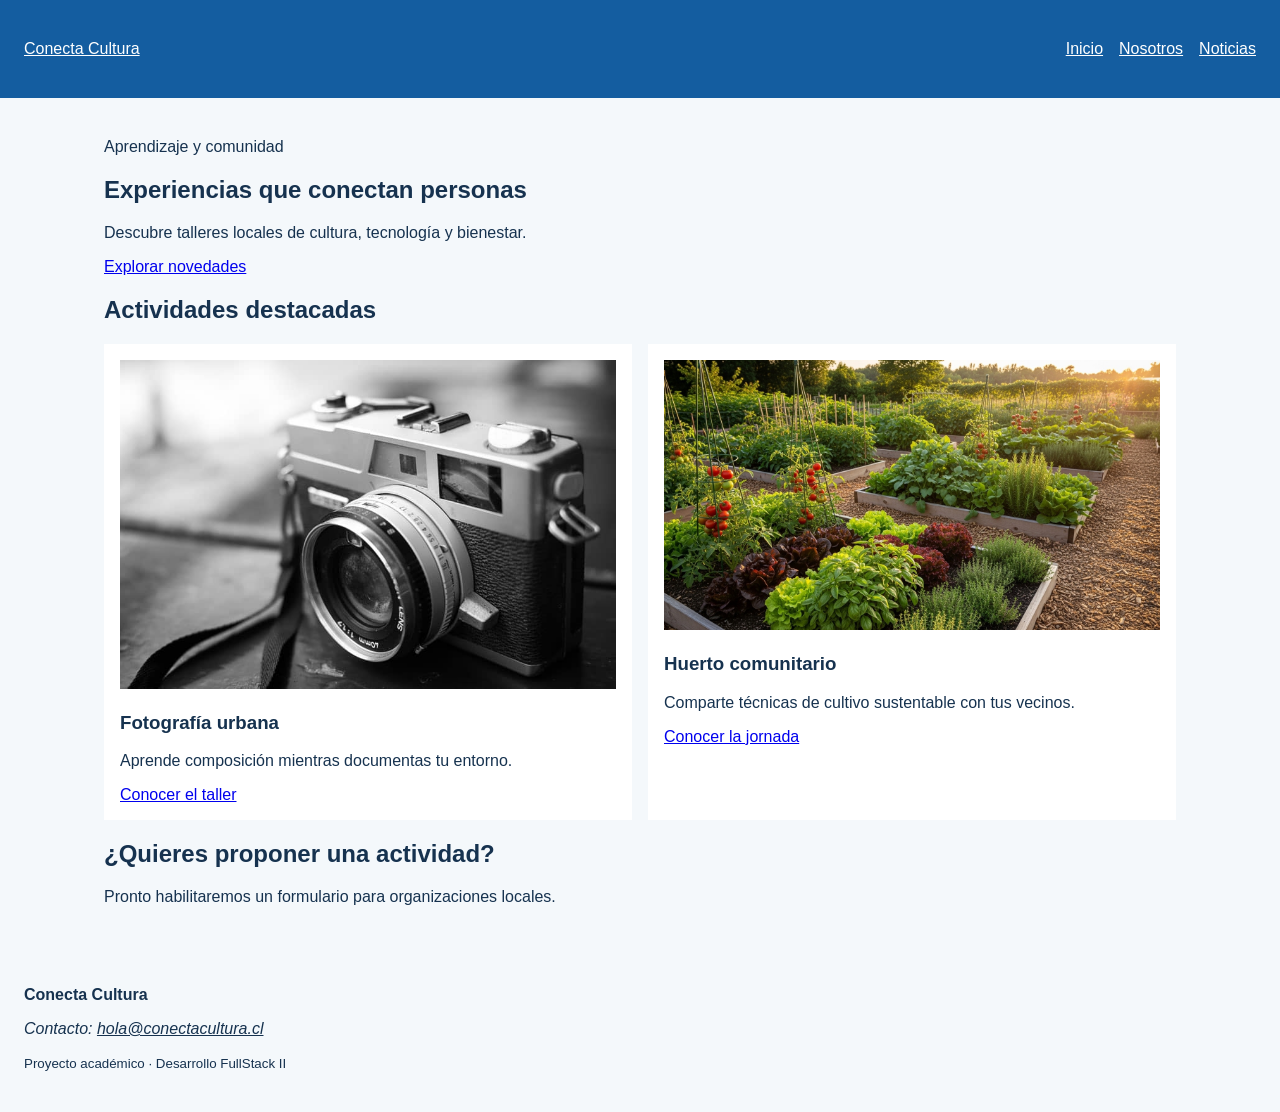
==== index.html @ 29d6e101 "l" ====
<!DOCTYPE html>
<html lang="es">
<head>
  <meta charset="UTF-8">
  <meta name="viewport" content="width=device-width, initial-scale=1.0">
  <meta name="description" content="Talleres y actividades de Conecta Cultura">
  <title>Inicio | Conecta Cultura</title>
  <link rel="stylesheet" href="assets/css/estilos.css">
</head>
<body>
  <a class="salto-contenido" href="#contenido-principal">Ir al contenido</a>
  <header class="cabecera-sitio">
    <a class="marca" href="index.html">Conecta Cultura</a>
    <nav aria-label="Navegación principal">
      <ul class="menu">
        <li><a href="index.html" aria-current="page">Inicio</a></li>
        <li><a href="nosotros.html">Nosotros</a></li>
        <li><a href="noticias.html">Noticias</a></li>
      </ul>
    </nav>
  </header>

  <main id="contenido-principal">
    <section class="presentacion">
      <p class="etiqueta">Aprendizaje y comunidad</p>
      <h1>Experiencias que conectan personas</h1>
      <p>Descubre talleres locales de cultura, tecnología y bienestar.</p>
      <a class="boton" href="noticias.html">Explorar novedades</a>
    </section>

    <section aria-labelledby="titulo-actividades">
      <h2 id="titulo-actividades">Actividades destacadas</h2>
      <div class="grilla-tarjetas">
        <article class="tarjeta">
          <img src="assets/img/fotografia.jpg"
               alt="Participantes fotografiando edificios del barrio">
          <h3>Fotografía urbana</h3>
          <p>Aprende composición mientras documentas tu entorno.</p>
          <a href="noticia-detalle-1.html">Conocer el taller</a>
        </article>
        <article class="tarjeta">
          <img src="assets/img/huerto.jpg"
               alt="Manos plantando una hierba en un huerto comunitario">
          <h3>Huerto comunitario</h3>
          <p>Comparte técnicas de cultivo sustentable con tus vecinos.</p>
          <a href="noticia-detalle-2.html">Conocer la jornada</a>
        </article>
      </div>
    </section>

    <aside class="aviso" aria-labelledby="titulo-aviso">
      <h2 id="titulo-aviso">¿Quieres proponer una actividad?</h2>
      <p>Pronto habilitaremos un formulario para organizaciones locales.</p>
    </aside>
  </main>

  <footer class="pie-sitio">
    <p><strong>Conecta Cultura</strong></p>
    <address>Contacto: <a href="mailto:hola@conectacultura.cl">hola@conectacultura.cl</a></address>
    <p><small>Proyecto académico · Desarrollo FullStack II</small></p>
  </footer>
  <script src="assets/js/app.js"></script>
</body>
</html>
---- assets/css/estilos.css ----
* {
  box-sizing: border-box;
}

body {
  margin: 0;
  font-family: Arial, sans-serif;
  color: #16324f;
  background-color: #f4f8fb;
}

header,
main,
footer {
  padding: 1.5rem;
}

header {
  color: #ffffff;
  background-color: #145da0;
}

button {
  padding: 0.75rem 1rem;
  color: #ffffff;
  background-color: #2a7f62;
  border: 0;
  border-radius: 0.4rem;
  cursor: pointer;
}

.cabecera-sitio,
.menu,
.grilla-tarjetas {
  display: flex;
  gap: 1rem;
}

.cabecera-sitio {
  align-items: center;
  justify-content: space-between;
}

.menu {
  padding: 0;
  list-style: none;
}

.marca,
.menu a,
.pie-sitio a {
  color: inherit;
}

main {
  max-width: 70rem;
  margin-inline: auto;
}

.grilla-tarjetas {
  flex-wrap: wrap;
}

.tarjeta {
  flex: 1 1 18rem;
  padding: 1rem;
  background: #ffffff;
}

img {
  max-width: 100%;
  height: auto;
}

.salto-contenido {
  position: absolute;
  left: -10000px;
}

.salto-contenido:focus {
  position: static;
}
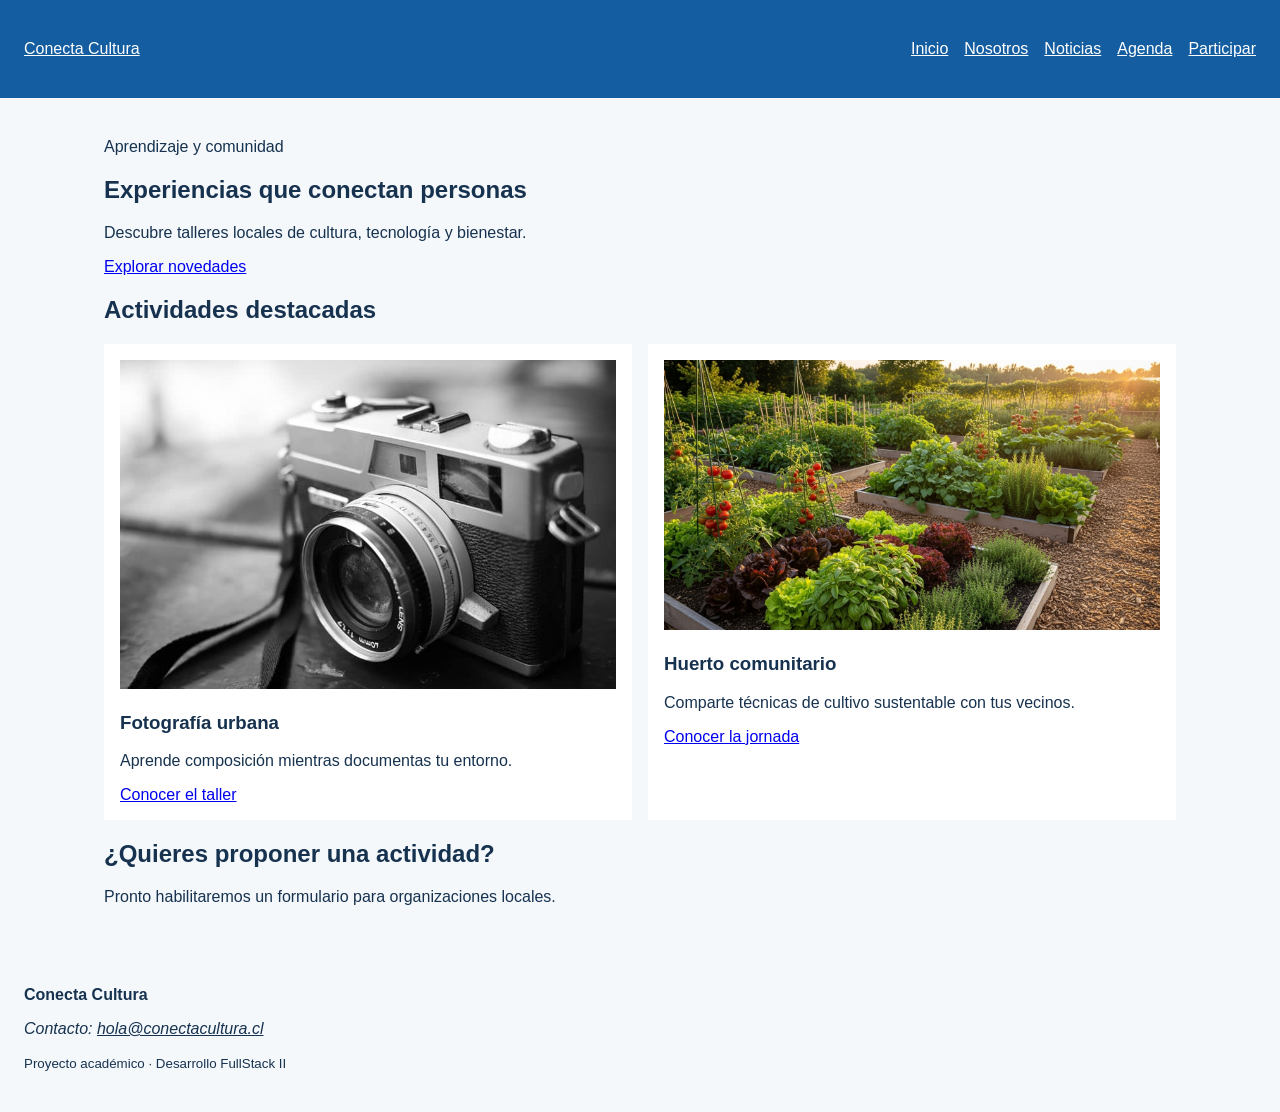
==== commit f120a2fb: "feat: actualizar navegación con agenda y participación" ====
--- a/index.html
+++ b/index.html
@@ -16,6 +16,8 @@
         <li><a href="index.html" aria-current="page">Inicio</a></li>
         <li><a href="nosotros.html">Nosotros</a></li>
         <li><a href="noticias.html">Noticias</a></li>
+        <li><a href="agenda.html">Agenda</a></li>
+        <li><a href="participar.html">Participar</a></li>
       </ul>
     </nav>
   </header>
--- a/assets/css/estilos.css
+++ b/assets/css/estilos.css
@@ -80,3 +80,58 @@
 .salto-contenido:focus {
   position: static;
 }
+
+.tabla-contenedor {
+  max-width: 100%;
+  overflow-x: auto;
+}
+
+table {
+  width: 100%;
+  border-collapse: collapse;
+  background-color: #ffffff;
+}
+
+caption {
+  padding: 0.75rem;
+  font-weight: bold;
+  text-align: left;
+}
+
+th,
+td {
+  padding: 0.75rem;
+  border: 1px solid #b8c4cf;
+  text-align: left;
+}
+
+thead {
+  color: #ffffff;
+  background-color: #145da0;
+}
+
+.formulario {
+  display: grid;
+  gap: 1rem;
+  max-width: 42rem;
+}
+
+.formulario fieldset {
+  display: grid;
+  gap: 0.75rem;
+  padding: 1rem;
+  border: 1px solid #b8c4cf;
+}
+
+.formulario input,
+.formulario select,
+.formulario textarea {
+  width: 100%;
+  padding: 0.7rem;
+  font: inherit;
+}
+
+.formulario input[type="radio"],
+.formulario input[type="checkbox"] {
+  width: auto;
+}
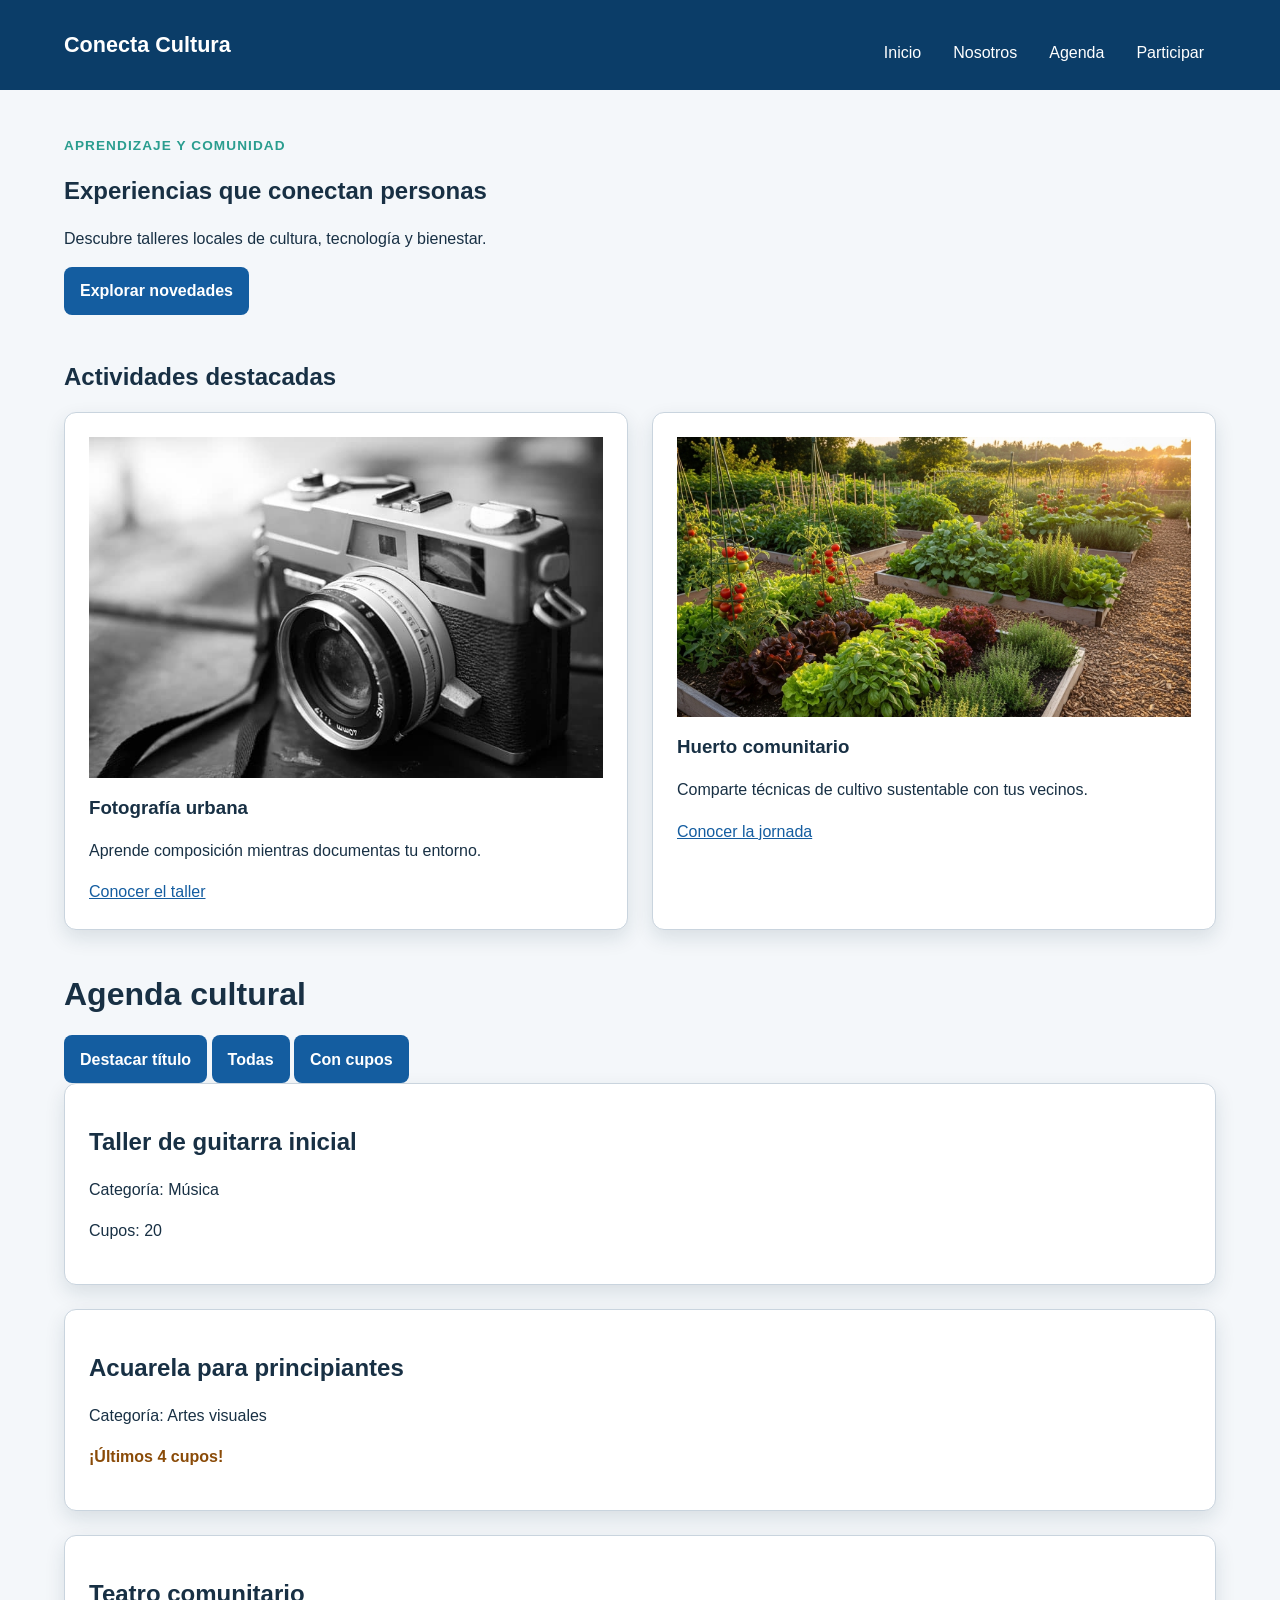
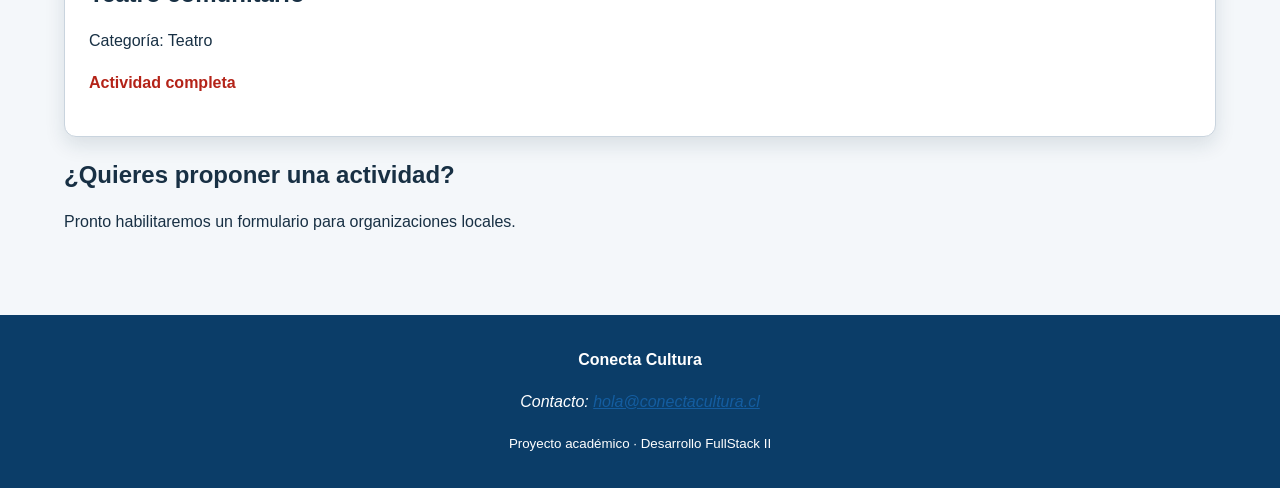
==== commit f2b9753b: "archivo js modificado con modulos JavaScript" ====
--- a/index.html
+++ b/index.html
@@ -11,14 +11,21 @@
   <a class="salto-contenido" href="#contenido-principal">Ir al contenido</a>
   <header class="cabecera-sitio">
     <a class="marca" href="index.html">Conecta Cultura</a>
-    <nav aria-label="Navegación principal">
-      <ul class="menu">
-        <li><a href="index.html" aria-current="page">Inicio</a></li>
-        <li><a href="nosotros.html">Nosotros</a></li>
-        <li><a href="noticias.html">Noticias</a></li>
-        <li><a href="agenda.html">Agenda</a></li>
-        <li><a href="participar.html">Participar</a></li>
-      </ul>
+    <button
+      id="boton-menu"
+      class="boton-menu"
+      type="button"
+      aria-label="Abrir o cerrar menú principal"
+      aria-controls="menu-principal"
+      aria-expanded="false">
+      <span aria-hidden="true">☰</span>
+    </button>
+
+    <nav id="menu-principal" class="menu" aria-label="Navegación principal">
+      <a href="index.html">Inicio</a>
+      <a href="nosotros.html">Nosotros</a>
+      <a href="agenda.html">Agenda</a>
+      <a href="participar.html">Participar</a>
     </nav>
   </header>
 
@@ -50,6 +57,15 @@
       </div>
     </section>
 
+    <h1 id="titulo-cartelera">Agenda cultural</h1>
+    <button id="boton-destacar" type="button">Destacar título</button>
+    <button id="mostrar-todas" type="button">Todas</button>
+    <button id="mostrar-disponibles" type="button">
+      Con cupos
+    </button>
+
+    <section id="cartelera" class="rejilla-tarjetas"></section>
+
     <aside class="aviso" aria-labelledby="titulo-aviso">
       <h2 id="titulo-aviso">¿Quieres proponer una actividad?</h2>
       <p>Pronto habilitaremos un formulario para organizaciones locales.</p>
@@ -62,5 +78,6 @@
     <p><small>Proyecto académico · Desarrollo FullStack II</small></p>
   </footer>
   <script src="assets/js/app.js"></script>
+  <script src="assets/js/menu.js"></script>
 </body>
 </html>
--- a/assets/css/estilos.css
+++ b/assets/css/estilos.css
@@ -1,86 +1,196 @@
-* {
+/* 1. Variables */
+:root {
+  --color-primario: #145da0;
+  --color-primario-oscuro: #0b3d68;
+  --color-secundario: #2a9d8f;
+  --color-acento: #f4a261;
+  --color-texto: #183044;
+  --color-texto-suave: #526575;
+  --color-fondo: #f4f7fa;
+  --color-superficie: #ffffff;
+  --color-borde: #c9d4de;
+  --fuente-base: Arial, Helvetica, sans-serif;
+  --radio: 0.75rem;
+  --sombra: 0 0.5rem 1.25rem rgb(20 48 68 / 12%);
+  --ancho-contenido: 72rem;
+}
+
+*,
+*::before,
+*::after {
   box-sizing: border-box;
+}
+/* 2. Base y tipografía */
+html {
+  scroll-behavior: smooth;
 }
 
 body {
   margin: 0;
-  font-family: Arial, sans-serif;
-  color: #16324f;
-  background-color: #f4f8fb;
-}
-
-header,
-main,
-footer {
-  padding: 1.5rem;
-}
-
-header {
-  color: #ffffff;
-  background-color: #145da0;
-}
-
-button {
-  padding: 0.75rem 1rem;
-  color: #ffffff;
-  background-color: #2a7f62;
-  border: 0;
-  border-radius: 0.4rem;
-  cursor: pointer;
-}
-
-.cabecera-sitio,
-.menu,
-.grilla-tarjetas {
+  color: var(--color-texto);
+  background: var(--color-fondo);
+  font-family: var(--fuente-base);
+  font-size: 1rem;
+  line-height: 1.6;
+}
+
+img,
+video {
+  display: block;
+  max-width: 100%;
+  height: auto;
+}
+
+a {
+  color: var(--color-primario);
+}
+
+h1,
+h2,
+h3 {
+  line-height: 1.2;
+  text-wrap: balance;
+}
+
+main {
+  width: min(100% - 2rem, var(--ancho-contenido));
+  margin-inline: auto;
+}
+main {
+  padding-block: 2rem 4rem;
+}
+
+section + section {
+  margin-top: 3rem;
+}
+/* 3. Estructura */
+.pie-sitio{
+  padding: 1rem max(1rem, calc((100% - var(--ancho-contenido)) / 2));
+  text-align: center;
+  color: #ffffff;
+  background: var(--color-primario-oscuro);
+}
+/* 4. Navegación */
+/* .cabecera-sitio {
+  padding: 1rem max(1rem, calc((100% - var(--ancho-contenido)) / 2));
+  color: #ffffff;
+  background: var(--color-primario-oscuro);
+} */
+
+.cabecera-sitio {
+  padding: 1rem 5%;
+  color: #ffffff;
+  background: var(--color-primario-oscuro);
+}
+
+.marca {
+  color: #ffffff;
+  font-size: 1.35rem;
+  font-weight: 700;
+  text-decoration: none;
+}
+
+.menu {
   display: flex;
-  gap: 1rem;
-}
-
-.cabecera-sitio {
-  align-items: center;
-  justify-content: space-between;
-}
-
-.menu {
+  flex-wrap: wrap;
+  gap: 0.5rem;
+  margin: 1rem 0 0;
   padding: 0;
   list-style: none;
 }
 
-.marca,
-.menu a,
-.pie-sitio a {
-  color: inherit;
-}
-
-main {
-  max-width: 70rem;
-  margin-inline: auto;
+.cabecera-sitio {
+  display: flex;
+  flex-direction: column;
+  gap: 1rem;
+}
+
+.menu {
+  display: flex;
+  flex-direction: column;
+  gap: 0.5rem;
+}
+
+@media (min-width: 48rem) {
+  .cabecera-sitio {
+    flex-direction: row;
+    justify-content: space-between;
+    align-items: center;
+  }
+
+  .menu {
+    flex-direction: row;
+    flex-wrap: wrap;
+  }
+}
+
+.menu a {
+  display: inline-block;
+  padding: 0.5rem 0.75rem;
+  color: #ffffff;
+  border-radius: 0.5rem;
+  text-decoration: none;
+}
+
+.menu a:hover,
+.menu a[aria-current="page"] {
+  background: var(--color-primario);
+}
+/* 5. Componentes */
+.etiqueta {
+  margin-bottom: 0.25rem;
+  color: var(--color-secundario);
+  font-size: 0.85rem;
+  font-weight: 700;
+  letter-spacing: 0.08em;
+  text-transform: uppercase;
+  }
+
+.tarjeta,
+.mensaje-confirmacion,
+.formulario fieldset {
+  padding: 1.5rem;
+  background: var(--color-superficie);
+  border: 1px solid var(--color-borde);
+  border-radius: var(--radio);
+  box-shadow: var(--sombra);
 }
 
 .grilla-tarjetas {
-  flex-wrap: wrap;
+  display: grid;
+  grid-template-columns: 1fr;
+  gap: 1.5rem;
+}
+@media (min-width: 48rem) {
+  .grilla-tarjetas {
+    grid-template-columns: 1fr 1fr;
+  }
 }
 
 .tarjeta {
-  flex: 1 1 18rem;
-  padding: 1rem;
-  background: #ffffff;
-}
-
-img {
-  max-width: 100%;
-  height: auto;
-}
-
-.salto-contenido {
-  position: absolute;
-  left: -10000px;
-}
-
-.salto-contenido:focus {
-  position: static;
-}
-
+  margin-bottom: 1.5rem;
+}
+
+.boton,
+button {
+  display: inline-block;
+  width: fit-content;
+  padding: 0.7rem 1rem;
+  color: #ffffff;
+  background: var(--color-primario);
+  border: 0;
+  border-radius: 0.5rem;
+  font: inherit;
+  font-weight: 700;
+  text-decoration: none;
+  cursor: pointer;
+}
+
+.boton:hover,
+button:hover {
+  background: var(--color-primario-oscuro);
+}
+/* 6. Tablas y formularios */
 .tabla-contenedor {
   max-width: 100%;
   overflow-x: auto;
@@ -89,27 +199,25 @@
 table {
   width: 100%;
   border-collapse: collapse;
-  background-color: #ffffff;
-}
-
-caption {
-  padding: 0.75rem;
-  font-weight: bold;
-  text-align: left;
-}
-
+  background: var(--color-superficie);
+}
+
+caption,
 th,
 td {
   padding: 0.75rem;
-  border: 1px solid #b8c4cf;
   text-align: left;
 }
 
+th,
+td {
+  border: 1px solid var(--color-borde);
+}
+
 thead {
   color: #ffffff;
-  background-color: #145da0;
-}
-
+  background: var(--color-primario);
+}
 .formulario {
   display: grid;
   gap: 1rem;
@@ -119,8 +227,6 @@
 .formulario fieldset {
   display: grid;
   gap: 0.75rem;
-  padding: 1rem;
-  border: 1px solid #b8c4cf;
 }
 
 .formulario input,
@@ -128,6 +234,10 @@
 .formulario textarea {
   width: 100%;
   padding: 0.7rem;
+  color: inherit;
+  background: #ffffff;
+  border: 1px solid var(--color-borde);
+  border-radius: 0.4rem;
   font: inherit;
 }
 
@@ -135,3 +245,80 @@
 .formulario input[type="checkbox"] {
   width: auto;
 }
+/* 7. Multimedia y utilidades */
+:focus-visible {
+  outline: 3px solid var(--color-acento);
+  outline-offset: 3px;
+}
+
+input:required,
+select:required,
+textarea:required {
+  border-left: 0.3rem solid var(--color-primario);
+}
+
+input:focus,
+select:focus,
+textarea:focus {
+  border-color: var(--color-primario);
+}
+
+.salto-contenido {
+  position: absolute;
+  padding: 0.6rem 1rem;
+  color: #ffffff;
+  background: var(--color-primario-oscuro);
+  transform: translateY(-150%);
+}
+
+.salto-contenido:focus {
+  transform: translateY(0);
+}
+
+.destacado {
+  color: #8a4b08;
+  background-color: #fff3cd;
+  padding: 1rem;
+  border-left: 0.35rem solid #d97706;
+}
+
+.boton-menu {
+  display: inline-block;
+  padding: 0.65rem 0.85rem;
+  font-size: 1.5rem;
+  background-color: #5772de;
+  border: 0.1rem solid #1f4b5b;
+  border-radius: 0.35rem;
+  cursor: pointer;
+}
+
+.menu {
+  display: none;
+  flex-direction: column;
+  gap: 0.5rem;
+}
+
+.menu.menu-abierto {
+  display: flex;
+}
+
+@media (min-width: 768px) {
+  .boton-menu {
+    display: none;
+  }
+
+  .menu {
+    display: flex;
+    flex-direction: row;
+  }
+}
+
+.aviso-cupos {
+  color: #8a4b08;
+  font-weight: 700;
+}
+
+.actividad-completa {
+  color: #b42318;
+  font-weight: 700;
+}
